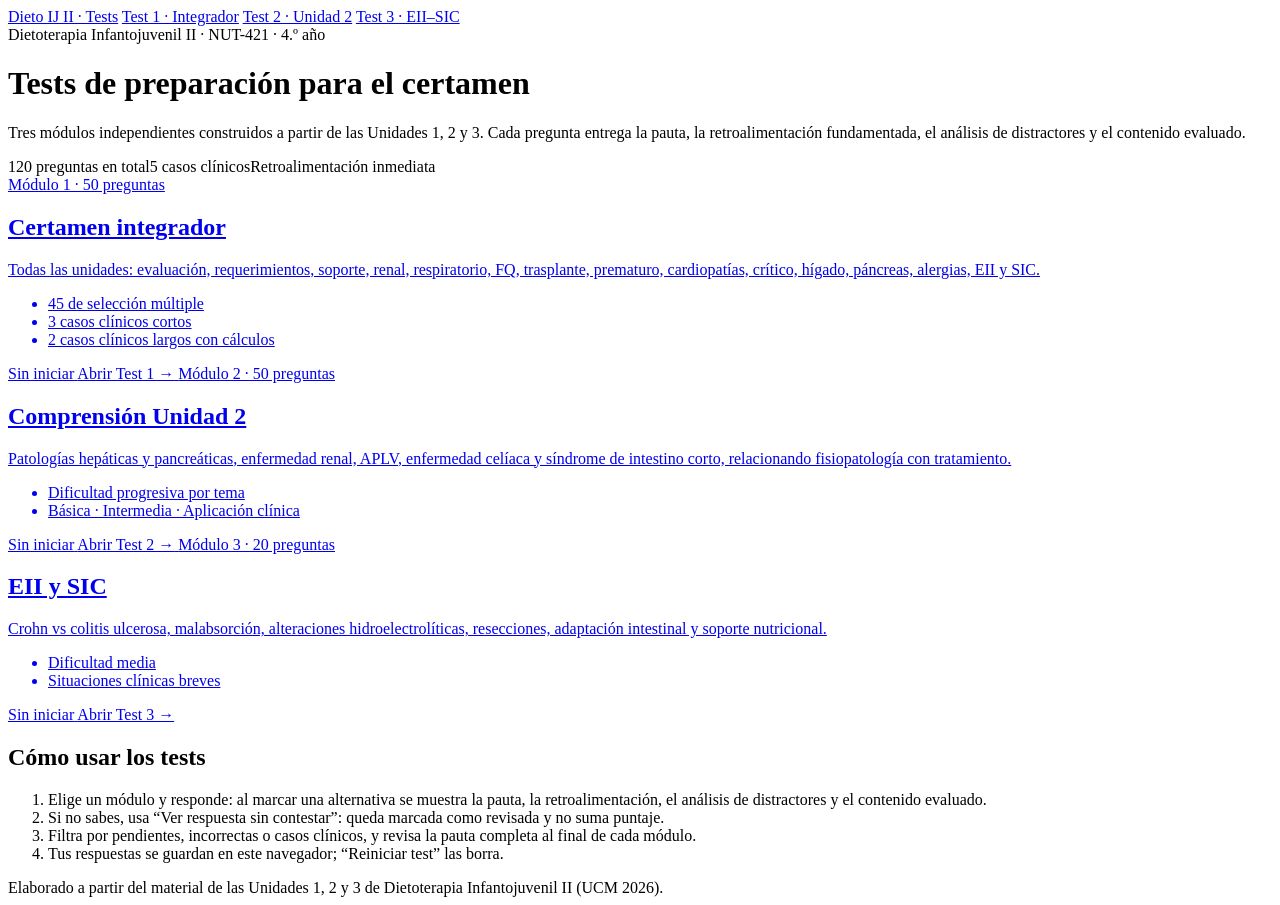
==== index.html @ b5824c39 "Add files via upload" ====
<!doctype html>
<html lang="es">
<head>
<meta charset="utf-8">
<meta name="viewport" content="width=device-width, initial-scale=1, viewport-fit=cover">
<title>Tests Dietoterapia IJ II</title>
<link rel="stylesheet" href="https://fonts.googleapis.com/css2?family=Bricolage+Grotesque:opsz,wght@12..96,600;12..96,800&family=Figtree:wght@400;500;600;700&display=swap">
<link rel="stylesheet" href="assets/quiz.css">
</head>
<body class="m1">
<nav class="topnav" aria-label="Módulos"><div class="wrap">
<a class="brand" href="index.html" aria-current="page">Dieto IJ II · Tests</a>
<a href="test1.html">Test 1 · Integrador</a>
<a href="test2.html">Test 2 · Unidad 2</a>
<a href="test3.html">Test 3 · EII–SIC</a>
</div></nav>
<header class="hero"><div class="wrap">
<div class="kicker">Dietoterapia Infantojuvenil II · NUT-421 · 4.º año</div>
<h1>Tests de preparación para el certamen</h1>
<p>Tres módulos independientes construidos a partir de las Unidades 1, 2 y 3. Cada pregunta entrega la pauta, la retroalimentación fundamentada, el análisis de distractores y el contenido evaluado.</p>
<div class="chips"><span>120 preguntas en total</span><span>5 casos clínicos</span><span>Retroalimentación inmediata</span></div>
</div></header>
<div class="wrap">
<section class="cards" aria-label="Módulos">
<a class="card" href="test1.html" style="--c:#0f7a63">
<span class="mk">Módulo 1 · 50 preguntas</span>
<h2>Certamen integrador</h2>
<p>Todas las unidades: evaluación, requerimientos, soporte, renal, respiratorio, FQ, trasplante, prematuro, cardiopatías, crítico, hígado, páncreas, alergias, EII y SIC.</p>
<ul><li>45 de selección múltiple</li><li>3 casos clínicos cortos</li><li>2 casos clínicos largos con cálculos</li></ul>
<span class="prog" data-k="t1" data-n="45+3+3+3+6+7"></span>
<span class="go">Abrir Test 1 →</span>
</a>
<a class="card" href="test2.html" style="--c:#1f5fa8">
<span class="mk">Módulo 2 · 50 preguntas</span>
<h2>Comprensión Unidad 2</h2>
<p>Patologías hepáticas y pancreáticas, enfermedad renal, APLV, enfermedad celíaca y síndrome de intestino corto, relacionando fisiopatología con tratamiento.</p>
<ul><li>Dificultad progresiva por tema</li><li>Básica · Intermedia · Aplicación clínica</li></ul>
<span class="prog" data-k="t2" data-n="50"></span>
<span class="go">Abrir Test 2 →</span>
</a>
<a class="card" href="test3.html" style="--c:#a2441b">
<span class="mk">Módulo 3 · 20 preguntas</span>
<h2>EII y SIC</h2>
<p>Crohn vs colitis ulcerosa, malabsorción, alteraciones hidroelectrolíticas, resecciones, adaptación intestinal y soporte nutricional.</p>
<ul><li>Dificultad media</li><li>Situaciones clínicas breves</li></ul>
<span class="prog" data-k="t3" data-n="20"></span>
<span class="go">Abrir Test 3 →</span>
</a>
</section>
<section class="howto">
<h2>Cómo usar los tests</h2>
<ol>
<li>Elige un módulo y responde: al marcar una alternativa se muestra la pauta, la retroalimentación, el análisis de distractores y el contenido evaluado.</li>
<li>Si no sabes, usa “Ver respuesta sin contestar”: queda marcada como revisada y no suma puntaje.</li>
<li>Filtra por pendientes, incorrectas o casos clínicos, y revisa la pauta completa al final de cada módulo.</li>
<li>Tus respuestas se guardan en este navegador; “Reiniciar test” las borra.</li>
</ol>
</section>
<footer>Elaborado a partir del material de las Unidades 1, 2 y 3 de Dietoterapia Infantojuvenil II (UCM 2026).</footer>
</div>
<script>
document.querySelectorAll(".prog").forEach(function (s) {
  var k = s.getAttribute("data-k"), tot = s.getAttribute("data-n").split("+").reduce(function (a, b) { return a + Number(b); }, 0);
  var n = 0;
  try { var st = JSON.parse(localStorage.getItem("dieto-ij2-" + k) || "{}"); n = Object.keys(st).length; } catch (e) {}
  s.textContent = n ? "Avance guardado: " + n + " de " + tot + " ítems" : "Sin iniciar";
});
</script>
</body>
</html>
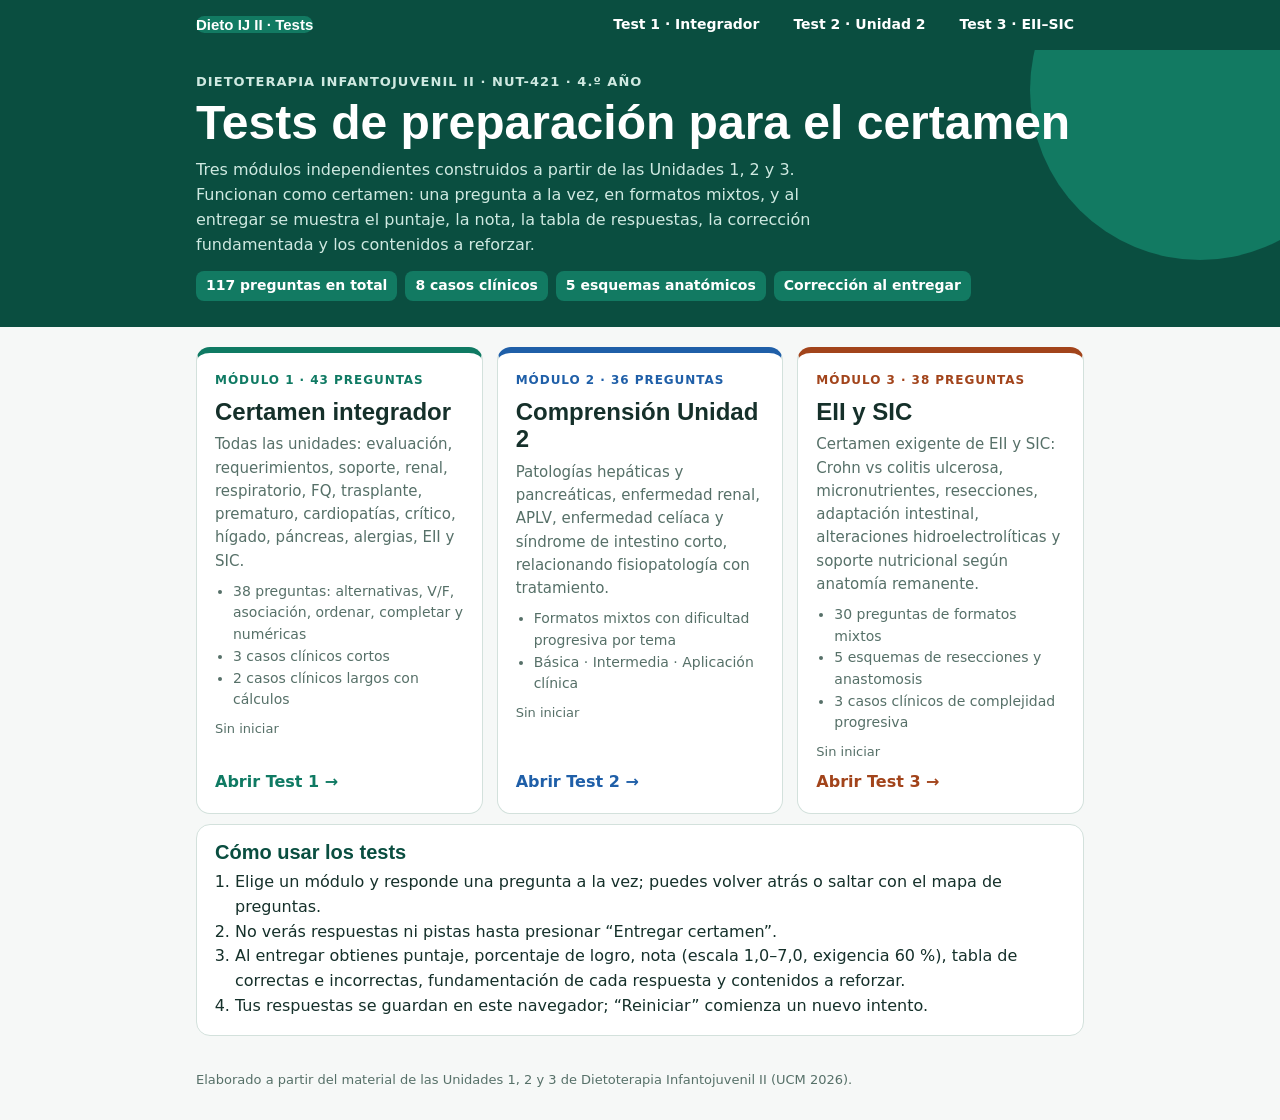
==== commit 094d96dd: "Add files via upload" ====
--- a/index.html
+++ b/index.html
@@ -17,43 +17,43 @@
 <header class="hero"><div class="wrap">
 <div class="kicker">Dietoterapia Infantojuvenil II · NUT-421 · 4.º año</div>
 <h1>Tests de preparación para el certamen</h1>
-<p>Tres módulos independientes construidos a partir de las Unidades 1, 2 y 3. Cada pregunta entrega la pauta, la retroalimentación fundamentada, el análisis de distractores y el contenido evaluado.</p>
-<div class="chips"><span>120 preguntas en total</span><span>5 casos clínicos</span><span>Retroalimentación inmediata</span></div>
+<p>Tres módulos independientes construidos a partir de las Unidades 1, 2 y 3. Funcionan como certamen: una pregunta a la vez, en formatos mixtos, y al entregar se muestra el puntaje, la nota, la tabla de respuestas, la corrección fundamentada y los contenidos a reforzar.</p>
+<div class="chips"><span>117 preguntas en total</span><span>8 casos clínicos</span><span>5 esquemas anatómicos</span><span>Corrección al entregar</span></div>
 </div></header>
 <div class="wrap">
 <section class="cards" aria-label="Módulos">
 <a class="card" href="test1.html" style="--c:#0f7a63">
-<span class="mk">Módulo 1 · 50 preguntas</span>
+<span class="mk">Módulo 1 · 43 preguntas</span>
 <h2>Certamen integrador</h2>
 <p>Todas las unidades: evaluación, requerimientos, soporte, renal, respiratorio, FQ, trasplante, prematuro, cardiopatías, crítico, hígado, páncreas, alergias, EII y SIC.</p>
-<ul><li>45 de selección múltiple</li><li>3 casos clínicos cortos</li><li>2 casos clínicos largos con cálculos</li></ul>
-<span class="prog" data-k="t1" data-n="45+3+3+3+6+7"></span>
+<ul><li>38 preguntas: alternativas, V/F, asociación, ordenar, completar y numéricas</li><li>3 casos clínicos cortos</li><li>2 casos clínicos largos con cálculos</li></ul>
+<span class="prog" data-k="t1v2" data-n="60"></span>
 <span class="go">Abrir Test 1 →</span>
 </a>
 <a class="card" href="test2.html" style="--c:#1f5fa8">
-<span class="mk">Módulo 2 · 50 preguntas</span>
+<span class="mk">Módulo 2 · 36 preguntas</span>
 <h2>Comprensión Unidad 2</h2>
 <p>Patologías hepáticas y pancreáticas, enfermedad renal, APLV, enfermedad celíaca y síndrome de intestino corto, relacionando fisiopatología con tratamiento.</p>
-<ul><li>Dificultad progresiva por tema</li><li>Básica · Intermedia · Aplicación clínica</li></ul>
-<span class="prog" data-k="t2" data-n="50"></span>
+<ul><li>Formatos mixtos con dificultad progresiva por tema</li><li>Básica · Intermedia · Aplicación clínica</li></ul>
+<span class="prog" data-k="t2v2" data-n="36"></span>
 <span class="go">Abrir Test 2 →</span>
 </a>
 <a class="card" href="test3.html" style="--c:#a2441b">
-<span class="mk">Módulo 3 · 20 preguntas</span>
+<span class="mk">Módulo 3 · 38 preguntas</span>
 <h2>EII y SIC</h2>
-<p>Crohn vs colitis ulcerosa, malabsorción, alteraciones hidroelectrolíticas, resecciones, adaptación intestinal y soporte nutricional.</p>
-<ul><li>Dificultad media</li><li>Situaciones clínicas breves</li></ul>
-<span class="prog" data-k="t3" data-n="20"></span>
+<p>Certamen exigente de EII y SIC: Crohn vs colitis ulcerosa, micronutrientes, resecciones, adaptación intestinal, alteraciones hidroelectrolíticas y soporte nutricional según anatomía remanente.</p>
+<ul><li>30 preguntas de formatos mixtos</li><li>5 esquemas de resecciones y anastomosis</li><li>3 casos clínicos de complejidad progresiva</li></ul>
+<span class="prog" data-k="t3v2" data-n="60"></span>
 <span class="go">Abrir Test 3 →</span>
 </a>
 </section>
 <section class="howto">
 <h2>Cómo usar los tests</h2>
 <ol>
-<li>Elige un módulo y responde: al marcar una alternativa se muestra la pauta, la retroalimentación, el análisis de distractores y el contenido evaluado.</li>
-<li>Si no sabes, usa “Ver respuesta sin contestar”: queda marcada como revisada y no suma puntaje.</li>
-<li>Filtra por pendientes, incorrectas o casos clínicos, y revisa la pauta completa al final de cada módulo.</li>
-<li>Tus respuestas se guardan en este navegador; “Reiniciar test” las borra.</li>
+<li>Elige un módulo y responde una pregunta a la vez; puedes volver atrás o saltar con el mapa de preguntas.</li>
+<li>No verás respuestas ni pistas hasta presionar “Entregar certamen”.</li>
+<li>Al entregar obtienes puntaje, porcentaje de logro, nota (escala 1,0–7,0, exigencia 60 %), tabla de correctas e incorrectas, fundamentación de cada respuesta y contenidos a reforzar.</li>
+<li>Tus respuestas se guardan en este navegador; “Reiniciar” comienza un nuevo intento.</li>
 </ol>
 </section>
 <footer>Elaborado a partir del material de las Unidades 1, 2 y 3 de Dietoterapia Infantojuvenil II (UCM 2026).</footer>
@@ -62,8 +62,9 @@
 document.querySelectorAll(".prog").forEach(function (s) {
   var k = s.getAttribute("data-k"), tot = s.getAttribute("data-n").split("+").reduce(function (a, b) { return a + Number(b); }, 0);
   var n = 0;
-  try { var st = JSON.parse(localStorage.getItem("dieto-ij2-" + k) || "{}"); n = Object.keys(st).length; } catch (e) {}
-  s.textContent = n ? "Avance guardado: " + n + " de " + tot + " ítems" : "Sin iniciar";
+  var sub = false;
+  try { var st = JSON.parse(localStorage.getItem("dieto-ij2-v2-" + k) || "{}"); n = Object.keys(st.ans || {}).length; sub = !!st.sub; } catch (e) {}
+  s.textContent = sub ? "Certamen entregado: revisa tu corrección" : n ? "En curso: " + n + " de " + tot + " ítems respondidos" : "Sin iniciar";
 });
 </script>
 </body>
--- a/assets/quiz.css
+++ b/assets/quiz.css
@@ -0,0 +1,134 @@
+/* Tests Dietoterapia Infantojuvenil II · estilos compartidos por los 3 módulos */
+:root{
+  --bg:#f6f8f7;--surface:#ffffff;--soft:#e9f1ee;--line:#d3e1dc;--fg:#15302a;--muted:#567068;
+  --accent:#0f7a63;--strong:#0a4e40;--accent2:#3aa58a;--on:#ffffff;--band:#0a4e40;--band2:#127a62;--bandfg:#ffffff;--bandmuted:#cfe9e1;
+  --ok:#1b7a43;--okbg:#e1f4e8;--bad:#bf3648;--badbg:#fce5e8;--sol:#6a3fb5;--solbg:#efe7fb;--warn:#9a6400;--warnbg:#fff3d6;
+  --display:"Bricolage Grotesque","Trebuchet MS",sans-serif;--body:"Figtree","Segoe UI",system-ui,sans-serif;
+}
+@media (prefers-color-scheme:dark){:root:not([data-theme="light"]){
+  --bg:#0d1714;--surface:#14221e;--soft:#1b2e28;--line:#2c443c;--fg:#e6f2ee;--muted:#a3bdb4;
+  --accent:#5fd0b1;--strong:#a9ead7;--accent2:#3aa58a;--on:#062019;--band:#0f2e26;--band2:#16493c;--bandfg:#ffffff;--bandmuted:#bfe3d8;
+  --ok:#76d9a0;--okbg:#143826;--bad:#f48e9a;--badbg:#47202b;--sol:#c8a8f5;--solbg:#2f2346;--warn:#f2c46b;--warnbg:#3a2e12;color-scheme:dark}}
+:root[data-theme="dark"]{
+  --bg:#0d1714;--surface:#14221e;--soft:#1b2e28;--line:#2c443c;--fg:#e6f2ee;--muted:#a3bdb4;
+  --accent:#5fd0b1;--strong:#a9ead7;--accent2:#3aa58a;--on:#062019;--band:#0f2e26;--band2:#16493c;--bandfg:#ffffff;--bandmuted:#bfe3d8;
+  --ok:#76d9a0;--okbg:#143826;--bad:#f48e9a;--badbg:#47202b;--sol:#c8a8f5;--solbg:#2f2346;--warn:#f2c46b;--warnbg:#3a2e12;color-scheme:dark}
+/* Acentos por módulo */
+body.m2{--accent:#1f5fa8;--strong:#123d6e;--accent2:#4f8bd1;--band:#123d6e;--band2:#1f5fa8;--soft:#e8eff8;--line:#d2dff0;--bg:#f6f8fb}
+body.m3{--accent:#a2441b;--strong:#6e2c10;--accent2:#d0703f;--band:#6e2c10;--band2:#a2441b;--soft:#f8ece5;--line:#efd9cc;--bg:#fbf7f5}
+@media (prefers-color-scheme:dark){:root:not([data-theme="light"]) body.m2{--accent:#8fb8ef;--strong:#c4daf7;--band:#11243d;--band2:#1c3a63;--soft:#18263a;--line:#2b3e58;--bg:#0c131d}
+:root:not([data-theme="light"]) body.m3{--accent:#f0a47c;--strong:#f7cdb6;--band:#3a1a0b;--band2:#5e2a12;--soft:#2e1d15;--line:#4a3024;--bg:#170f0b}}
+:root[data-theme="dark"] body.m2{--accent:#8fb8ef;--strong:#c4daf7;--band:#11243d;--band2:#1c3a63;--soft:#18263a;--line:#2b3e58;--bg:#0c131d}
+:root[data-theme="dark"] body.m3{--accent:#f0a47c;--strong:#f7cdb6;--band:#3a1a0b;--band2:#5e2a12;--soft:#2e1d15;--line:#4a3024;--bg:#170f0b}
+
+*{box-sizing:border-box}
+html,body{margin:0}
+body{background:var(--bg);color:var(--fg);font:400 16px/1.55 var(--body)}
+.wrap{max-width:920px;margin:0 auto;padding-left:max(16px,env(safe-area-inset-left,0px));padding-right:max(16px,env(safe-area-inset-right,0px))}
+button{font:inherit;color:inherit;cursor:pointer}
+a{color:var(--accent)}
+button:focus-visible,a:focus-visible,summary:focus-visible{outline:3px solid var(--accent2);outline-offset:2px}
+.topnav{background:var(--band);color:var(--bandfg)}
+.topnav .wrap{display:flex;flex-wrap:wrap;gap:6px 14px;align-items:center;padding-block:10px}
+.topnav a{color:var(--bandfg);text-decoration:none;font-weight:600;font-size:14px;padding:4px 10px;border-radius:999px}
+.topnav a[aria-current="page"]{background:var(--band2)}
+.topnav a:hover{background:var(--band2)}
+.topnav .brand{font:800 15px var(--display);margin-right:auto;padding:0}
+.hero{background:var(--band);color:var(--bandfg);position:relative;overflow:hidden}
+.hero::after{content:"";position:absolute;right:-90px;top:-130px;width:340px;height:340px;border-radius:50%;background:var(--band2)}
+.hero .wrap{position:relative;z-index:1;padding-block:22px 26px}
+.kicker{font-size:13px;font-weight:700;letter-spacing:.08em;text-transform:uppercase;color:var(--bandmuted)}
+h1{font:800 clamp(30px,5.6vw,48px)/1.05 var(--display);margin:6px 0 10px;text-wrap:balance}
+.hero p{margin:0;max-width:66ch;color:var(--bandmuted)}
+.chips{display:flex;flex-wrap:wrap;gap:6px 8px;margin-top:14px}
+.chips span{background:var(--band2);border-radius:8px;padding:4px 10px;font-size:14px;font-weight:600}
+.bar{position:sticky;top:0;z-index:9;background:var(--bg);border-bottom:1px solid var(--line)}
+.bar .wrap{padding-block:10px;display:grid;gap:8px}
+.stats{display:flex;flex-wrap:wrap;gap:4px 20px;align-items:baseline;font-variant-numeric:tabular-nums}
+.stats b{font:800 20px var(--display);color:var(--strong)}
+.stats span{font-size:14px;color:var(--muted)}
+.track{height:8px;border-radius:4px;background:var(--soft);overflow:hidden}
+.track i{display:block;height:100%;width:0;background:var(--accent);transition:width .25s}
+.tools{display:flex;flex-wrap:wrap;gap:6px;align-items:center}
+.f{border:1px solid var(--line);background:var(--surface);border-radius:999px;padding:4px 12px;font-size:14px;font-weight:600;color:var(--muted)}
+.f[aria-pressed="true"]{background:var(--accent);border-color:var(--accent);color:var(--on)}
+.f.reset{margin-left:auto}
+.map{padding-block:14px 4px}
+.map summary{cursor:pointer;font-weight:600;color:var(--accent)}
+.grid{display:grid;grid-template-columns:repeat(auto-fill,minmax(42px,1fr));gap:6px;margin-top:10px}
+.n{height:36px;border:1px solid var(--line);border-radius:8px;background:var(--surface);font-weight:600;font-size:13px;font-variant-numeric:tabular-nums;padding:0}
+.n.ok{background:var(--ok);border-color:var(--ok);color:var(--surface)}
+.n.bad{background:var(--badbg);border-color:var(--bad);color:var(--bad)}
+.n.sol{background:var(--solbg);border-color:var(--sol);color:var(--sol)}
+.n.part{background:var(--warnbg);border-color:var(--warn);color:var(--warn)}
+.legend{display:flex;flex-wrap:wrap;gap:4px 14px;font-size:13px;color:var(--muted);margin-top:8px}
+.legend i{display:inline-block;width:11px;height:11px;border-radius:3px;margin-right:5px;vertical-align:-1px}
+main{display:grid;gap:16px;padding-block:14px 30px}
+.sec{font:800 22px var(--display);color:var(--strong);margin:12px 0 0;padding-top:6px}
+.q{background:var(--surface);border:1px solid var(--line);border-radius:12px;padding:18px;scroll-margin-top:150px;min-width:0}
+.q.ok{border-color:var(--ok)}.q.bad{border-color:var(--bad)}.q.sol{border-color:var(--sol)}
+.qh{display:flex;flex-wrap:wrap;align-items:center;gap:6px 10px;margin-bottom:8px}
+.num{font:800 24px/1 var(--display);color:var(--accent)}
+.tag{font-size:12px;font-weight:700;padding:2px 9px;border-radius:999px;background:var(--soft);color:var(--strong)}
+.tag.lv1{background:var(--okbg);color:var(--ok)}.tag.lv2{background:var(--warnbg);color:var(--warn)}.tag.lv3{background:var(--badbg);color:var(--bad)}
+.state{margin-left:auto;font-size:13px;font-weight:700}
+.state.ok{color:var(--ok)}.state.bad{color:var(--bad)}.state.sol{color:var(--sol)}
+.stem{margin:0 0 12px;font-weight:500}
+.casebox{background:var(--soft);border-radius:10px;padding:14px 16px;margin-bottom:14px;font-size:15px}
+.casebox p{margin:0 0 8px}.casebox p:last-child{margin-bottom:0}
+.casebox ul{margin:4px 0 8px;padding-left:20px}
+.tbl{overflow-x:auto;margin:8px 0}
+.tbl table{border-collapse:collapse;width:100%;min-width:420px;font-size:14px;background:var(--surface);border-radius:8px}
+.tbl th,.tbl td{border:1px solid var(--line);padding:5px 8px;text-align:left;vertical-align:top}
+.tbl th{background:var(--surface);color:var(--strong)}
+.part+.part{margin-top:18px;padding-top:16px;border-top:1px dashed var(--line)}
+.pq{margin:0 0 10px;font-weight:600}
+.lab{color:var(--accent);font-weight:800;margin-right:4px}
+.opts{display:grid;gap:7px}
+.opt{display:grid;grid-template-columns:28px minmax(0,1fr);gap:6px;align-items:start;width:100%;text-align:left;background:var(--surface);border:1.5px solid var(--line);border-radius:9px;padding:9px 12px}
+.opt b{color:var(--accent)}
+.opt:hover:not([disabled]){border-color:var(--accent2);background:var(--soft)}
+.opt.ok{background:var(--okbg);border-color:var(--ok);color:var(--ok);font-weight:600}
+.opt.ok b{color:var(--ok)}
+.opt.bad{background:var(--badbg);border-color:var(--bad);color:var(--bad)}
+.opt.bad b{color:var(--bad)}
+.opt.sol{background:var(--solbg);border-color:var(--sol);color:var(--sol);font-weight:600}
+.opt[disabled]{cursor:default}
+.acts{display:flex;flex-wrap:wrap;gap:7px;margin-top:10px}
+.btn{border:1.5px solid var(--line);background:var(--surface);border-radius:8px;padding:5px 12px;font-size:14px;font-weight:600;color:var(--muted)}
+.btn:hover{border-color:var(--accent2);color:var(--accent)}
+.fb{margin-top:12px;border-left:4px solid var(--accent);background:var(--soft);border-radius:0 10px 10px 0;padding:12px 14px;font-size:15px}
+.fb h4{margin:10px 0 4px;font:700 14px var(--body);color:var(--strong);text-transform:uppercase;letter-spacing:.04em}
+.fb h4:first-child{margin-top:0}
+.fb p{margin:0}
+.fb ul{margin:0;padding-left:18px;display:grid;gap:4px}
+.fb .key{font-weight:700}
+.fb .key .ok{color:var(--ok)}.fb .key .bad{color:var(--bad)}
+.fb .cont{margin-top:10px;font-size:14px;color:var(--muted)}
+.pauta{background:var(--surface);border:1px solid var(--line);border-radius:12px;padding:16px 18px}
+.pauta summary{cursor:pointer;font:800 20px var(--display);color:var(--strong)}
+.pgrid{display:grid;grid-template-columns:repeat(auto-fill,minmax(92px,1fr));gap:6px;margin-top:12px;font-variant-numeric:tabular-nums}
+.pgrid span{border:1px solid var(--line);border-radius:8px;padding:5px 8px;font-size:14px;background:var(--bg)}
+.pgrid b{color:var(--accent)}
+.empty{color:var(--muted);text-align:center;padding:30px 0}
+footer{color:var(--muted);font-size:13px;padding-block:10px 30px}
+/* Portada */
+.cards{display:grid;grid-template-columns:repeat(auto-fit,minmax(250px,1fr));gap:14px;padding-block:20px 10px}
+.card{display:flex;flex-direction:column;gap:8px;background:var(--surface);border:1px solid var(--line);border-radius:14px;padding:18px;text-decoration:none;color:var(--fg);border-top:6px solid var(--c)}
+.card:hover{border-color:var(--c);box-shadow:0 6px 20px rgba(0,0,0,.08)}
+.card .mk{font-size:12px;font-weight:800;letter-spacing:.08em;text-transform:uppercase;color:var(--c)}
+.card h2{margin:0;font:800 24px/1.15 var(--display)}
+.card p{margin:0;color:var(--muted);font-size:15px}
+.card ul{margin:0;padding-left:18px;color:var(--muted);font-size:14px}
+.card .go{margin-top:auto;font-weight:700;color:var(--c)}
+.card .prog{font-size:13px;color:var(--muted)}
+.howto{background:var(--surface);border:1px solid var(--line);border-radius:14px;padding:16px 18px;margin-bottom:24px}
+.howto h2{margin:0 0 6px;font:800 20px var(--display);color:var(--strong)}
+.howto ol{margin:0;padding-left:20px}
+@media (max-width:560px){.q{padding:14px}.stats b{font-size:18px}.f.reset{margin-left:0}}
+@media print{
+  .topnav,.bar,.map,.acts,.tools{display:none!important}
+  body{background:#fff;color:#000}
+  .q{break-inside:avoid;border-color:#999}
+  .hero{background:#fff;color:#000}.hero::after{display:none}.hero p,.kicker{color:#333}
+}
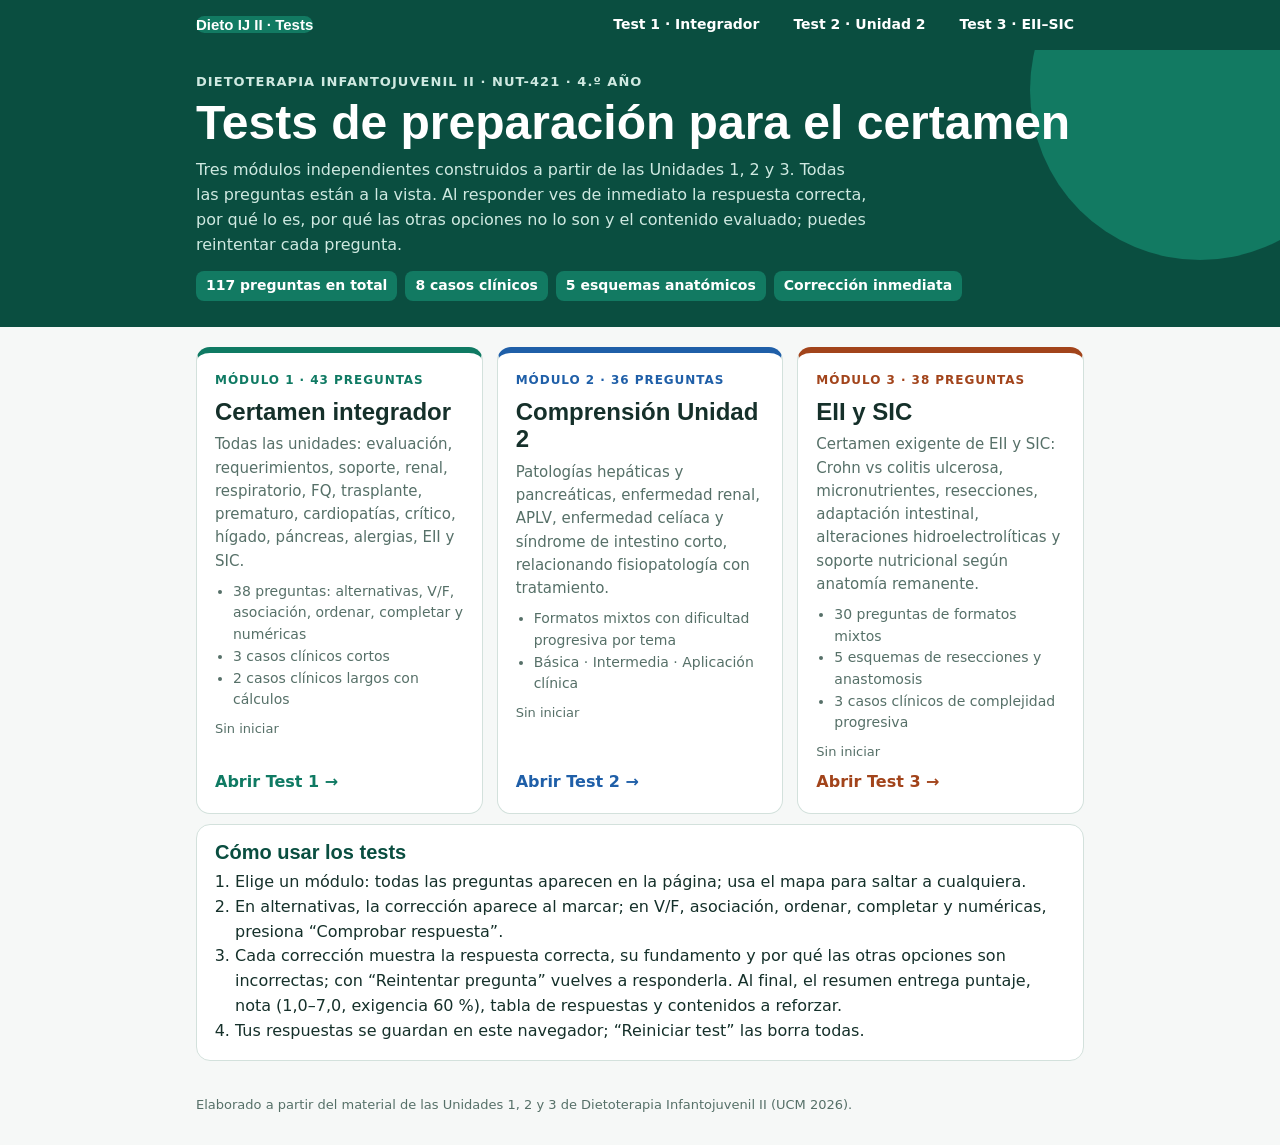
==== commit 387da49c: "Add files via upload" ====
--- a/index.html
+++ b/index.html
@@ -5,7 +5,7 @@
 <meta name="viewport" content="width=device-width, initial-scale=1, viewport-fit=cover">
 <title>Tests Dietoterapia IJ II</title>
 <link rel="stylesheet" href="https://fonts.googleapis.com/css2?family=Bricolage+Grotesque:opsz,wght@12..96,600;12..96,800&family=Figtree:wght@400;500;600;700&display=swap">
-<link rel="stylesheet" href="assets/quiz.css">
+<link rel="stylesheet" href="assets/quiz.css?v=3">
 </head>
 <body class="m1">
 <nav class="topnav" aria-label="Módulos"><div class="wrap">
@@ -17,8 +17,8 @@
 <header class="hero"><div class="wrap">
 <div class="kicker">Dietoterapia Infantojuvenil II · NUT-421 · 4.º año</div>
 <h1>Tests de preparación para el certamen</h1>
-<p>Tres módulos independientes construidos a partir de las Unidades 1, 2 y 3. Funcionan como certamen: una pregunta a la vez, en formatos mixtos, y al entregar se muestra el puntaje, la nota, la tabla de respuestas, la corrección fundamentada y los contenidos a reforzar.</p>
-<div class="chips"><span>117 preguntas en total</span><span>8 casos clínicos</span><span>5 esquemas anatómicos</span><span>Corrección al entregar</span></div>
+<p>Tres módulos independientes construidos a partir de las Unidades 1, 2 y 3. Todas las preguntas están a la vista. Al responder ves de inmediato la respuesta correcta, por qué lo es, por qué las otras opciones no lo son y el contenido evaluado; puedes reintentar cada pregunta.</p>
+<div class="chips"><span>117 preguntas en total</span><span>8 casos clínicos</span><span>5 esquemas anatómicos</span><span>Corrección inmediata</span></div>
 </div></header>
 <div class="wrap">
 <section class="cards" aria-label="Módulos">
@@ -50,10 +50,10 @@
 <section class="howto">
 <h2>Cómo usar los tests</h2>
 <ol>
-<li>Elige un módulo y responde una pregunta a la vez; puedes volver atrás o saltar con el mapa de preguntas.</li>
-<li>No verás respuestas ni pistas hasta presionar “Entregar certamen”.</li>
-<li>Al entregar obtienes puntaje, porcentaje de logro, nota (escala 1,0–7,0, exigencia 60 %), tabla de correctas e incorrectas, fundamentación de cada respuesta y contenidos a reforzar.</li>
-<li>Tus respuestas se guardan en este navegador; “Reiniciar” comienza un nuevo intento.</li>
+<li>Elige un módulo: todas las preguntas aparecen en la página; usa el mapa para saltar a cualquiera.</li>
+<li>En alternativas, la corrección aparece al marcar; en V/F, asociación, ordenar, completar y numéricas, presiona “Comprobar respuesta”.</li>
+<li>Cada corrección muestra la respuesta correcta, su fundamento y por qué las otras opciones son incorrectas; con “Reintentar pregunta” vuelves a responderla. Al final, el resumen entrega puntaje, nota (1,0–7,0, exigencia 60 %), tabla de respuestas y contenidos a reforzar.</li>
+<li>Tus respuestas se guardan en este navegador; “Reiniciar test” las borra todas.</li>
 </ol>
 </section>
 <footer>Elaborado a partir del material de las Unidades 1, 2 y 3 de Dietoterapia Infantojuvenil II (UCM 2026).</footer>
@@ -63,8 +63,8 @@
   var k = s.getAttribute("data-k"), tot = s.getAttribute("data-n").split("+").reduce(function (a, b) { return a + Number(b); }, 0);
   var n = 0;
   var sub = false;
-  try { var st = JSON.parse(localStorage.getItem("dieto-ij2-v2-" + k) || "{}"); n = Object.keys(st.ans || {}).length; sub = !!st.sub; } catch (e) {}
-  s.textContent = sub ? "Certamen entregado: revisa tu corrección" : n ? "En curso: " + n + " de " + tot + " ítems respondidos" : "Sin iniciar";
+  try { var st = JSON.parse(localStorage.getItem("dieto-ij2-v3-" + k) || "{}"); n = Object.keys(st.chk || {}).length; sub = n >= tot; } catch (e) {}
+  s.textContent = sub ? "Test completo: revisa tu resumen" : n ? "En curso: " + n + " de " + tot + " ítems respondidos" : "Sin iniciar";
 });
 </script>
 </body>
--- a/assets/quiz.css
+++ b/assets/quiz.css
@@ -125,6 +125,72 @@
 .howto{background:var(--surface);border:1px solid var(--line);border-radius:14px;padding:16px 18px;margin-bottom:24px}
 .howto h2{margin:0 0 6px;font:800 20px var(--display);color:var(--strong)}
 .howto ol{margin:0;padding-left:20px}
+/* Modo certamen y formatos mixtos */
+.opt.sel,.tfb.sel{border-color:var(--accent);background:var(--soft);box-shadow:inset 0 0 0 1.5px var(--accent)}
+.n.done{background:var(--accent);border-color:var(--accent);color:var(--on)}
+.n.cur{outline:3px solid var(--accent2);outline-offset:1px}
+.q.pt{border-color:var(--warn)}
+.state.warn,.warn{color:var(--warn)}
+.ok{color:var(--ok)}.bad{color:var(--bad)}
+.secnote{margin:4px 0 0;font:700 13px var(--body);letter-spacing:.06em;text-transform:uppercase;color:var(--muted)}
+.navbar{display:flex;align-items:center;justify-content:space-between;gap:10px;flex-wrap:wrap}
+.navbar .pos{color:var(--muted);font-weight:600;font-variant-numeric:tabular-nums}
+.btn.big{padding:9px 16px;font-size:15px}
+.btn.primary{background:var(--accent);border-color:var(--accent);color:var(--on)}
+.btn.primary:hover{color:var(--on);filter:brightness(1.08)}
+.btn[disabled]{opacity:.45;cursor:default}
+.btn.mini{padding:2px 9px;font-size:15px;line-height:1.3}
+.tfl{display:grid;gap:8px}
+.tfr{display:grid;grid-template-columns:minmax(0,1fr) auto;gap:6px 12px;align-items:center;border:1px solid var(--line);border-radius:9px;padding:9px 12px}
+.tfr>p{margin:0}
+.tfr .just{grid-column:1/-1;font-size:14px;margin-top:2px}
+.tfbs{display:flex;gap:6px}
+.tfb{width:44px;height:36px;border:1.5px solid var(--line);border-radius:8px;background:var(--surface);font-weight:700}
+.tfb.ok{background:var(--okbg);border-color:var(--ok);color:var(--ok)}
+.tfb.bad{background:var(--badbg);border-color:var(--bad);color:var(--bad)}
+.tfb.sol{background:var(--solbg);border-color:var(--sol);color:var(--sol)}
+.mlist{display:grid;gap:8px}
+.mrow{display:grid;grid-template-columns:minmax(0,1fr) minmax(0,1.1fr);gap:8px 12px;align-items:center;border:1px solid var(--line);border-radius:9px;padding:8px 12px}
+.sel-in{width:100%;max-width:100%;padding:7px 8px;border:1.5px solid var(--line);border-radius:8px;background:var(--surface);color:var(--fg);font:500 14px var(--body)}
+.sel-in.ok{border-color:var(--ok);background:var(--okbg);color:var(--ok)}
+.sel-in.bad{border-color:var(--bad);background:var(--badbg);color:var(--bad)}
+.corr{display:block;font-size:13px;color:var(--sol);font-weight:600;margin-top:4px}
+.corr ol{margin:4px 0 0;padding-left:20px;font-weight:500;color:var(--fg)}
+.olist{list-style:none;margin:0;padding:0;display:grid;gap:7px;counter-reset:o}
+.orow{counter-increment:o;display:grid;grid-template-columns:30px minmax(0,1fr) auto;gap:8px;align-items:center;border:1.5px solid var(--line);border-radius:9px;padding:8px 10px;background:var(--surface)}
+.orow::before{content:counter(o);font:800 18px var(--display);color:var(--accent);text-align:center}
+.orow.ok{border-color:var(--ok);background:var(--okbg)}.orow.bad{border-color:var(--bad);background:var(--badbg)}
+.ob{display:flex;gap:4px}
+.numrow{display:flex;flex-wrap:wrap;align-items:center;gap:8px}
+.numrow input{width:150px;padding:8px 10px;border:1.5px solid var(--line);border-radius:8px;background:var(--surface);color:var(--fg);font:600 16px var(--body)}
+.numrow input.ok{border-color:var(--ok);background:var(--okbg);color:var(--ok)}
+.numrow input.bad{border-color:var(--bad);background:var(--badbg);color:var(--bad)}
+.numrow .unit{font-weight:600}.numrow .hint{font-size:13px;color:var(--muted)}
+.cloze{line-height:2.4;margin:0}
+.cloze .sel-in{display:inline-block;width:auto;min-width:120px;vertical-align:middle}
+.casewrap{margin-bottom:12px}
+.casewrap>summary{cursor:pointer;font:800 17px var(--display);color:var(--strong);margin-bottom:8px}
+.fig{margin:0 0 10px;background:var(--surface);border:1px solid var(--line);border-radius:10px;padding:8px}
+.fig svg{display:block;width:100%;height:auto;max-height:520px}
+.glegend{display:flex;flex-wrap:wrap;gap:4px 14px;font-size:13px;color:var(--muted);padding:6px 6px 0}
+.glegend i{display:inline-block;width:18px;height:9px;border-radius:5px;margin-right:6px;vertical-align:1px}
+.glegend i.gh{background:none;border-top:3px dashed var(--muted);border-radius:0;height:0;vertical-align:3px}
+.glegend i.an{width:12px;height:12px;border:3px solid var(--fg);border-radius:50%;background:none;vertical-align:-1px}
+.fig figcaption{font-size:13px;color:var(--muted);padding:4px 6px 0}
+.confirm{background:var(--surface);border:2px solid var(--accent);border-radius:12px;padding:16px 18px}
+.confirm h3{margin:0 0 6px;font:800 19px var(--display);color:var(--strong)}
+.confirm p{margin:0}
+main>*{min-width:0}
+.result{min-width:0;background:var(--surface);border:1px solid var(--line);border-radius:12px;padding:16px 18px}
+.result h2{margin:0 0 10px;font:800 21px var(--display);color:var(--strong)}
+.kpis{display:grid;grid-template-columns:repeat(auto-fit,minmax(150px,1fr));gap:10px}
+.kpis div{background:var(--soft);border-radius:10px;padding:12px}
+.kpis b{display:block;font:800 30px/1.1 var(--display);color:var(--strong);font-variant-numeric:tabular-nums}
+.kpis b.ok{color:var(--ok)}.kpis b.bad{color:var(--bad)}
+.kpis span{font-size:13px;color:var(--muted)}
+.weak{margin:0;padding-left:20px;display:grid;gap:5px}
+.tbl td.ok{color:var(--ok);font-weight:700}.tbl td.bad{color:var(--bad);font-weight:700}.tbl td.warn{color:var(--warn);font-weight:700}
+@media (max-width:560px){.mrow{grid-template-columns:1fr}.tfr{grid-template-columns:1fr}}
 @media (max-width:560px){.q{padding:14px}.stats b{font-size:18px}.f.reset{margin-left:0}}
 @media print{
   .topnav,.bar,.map,.acts,.tools{display:none!important}
